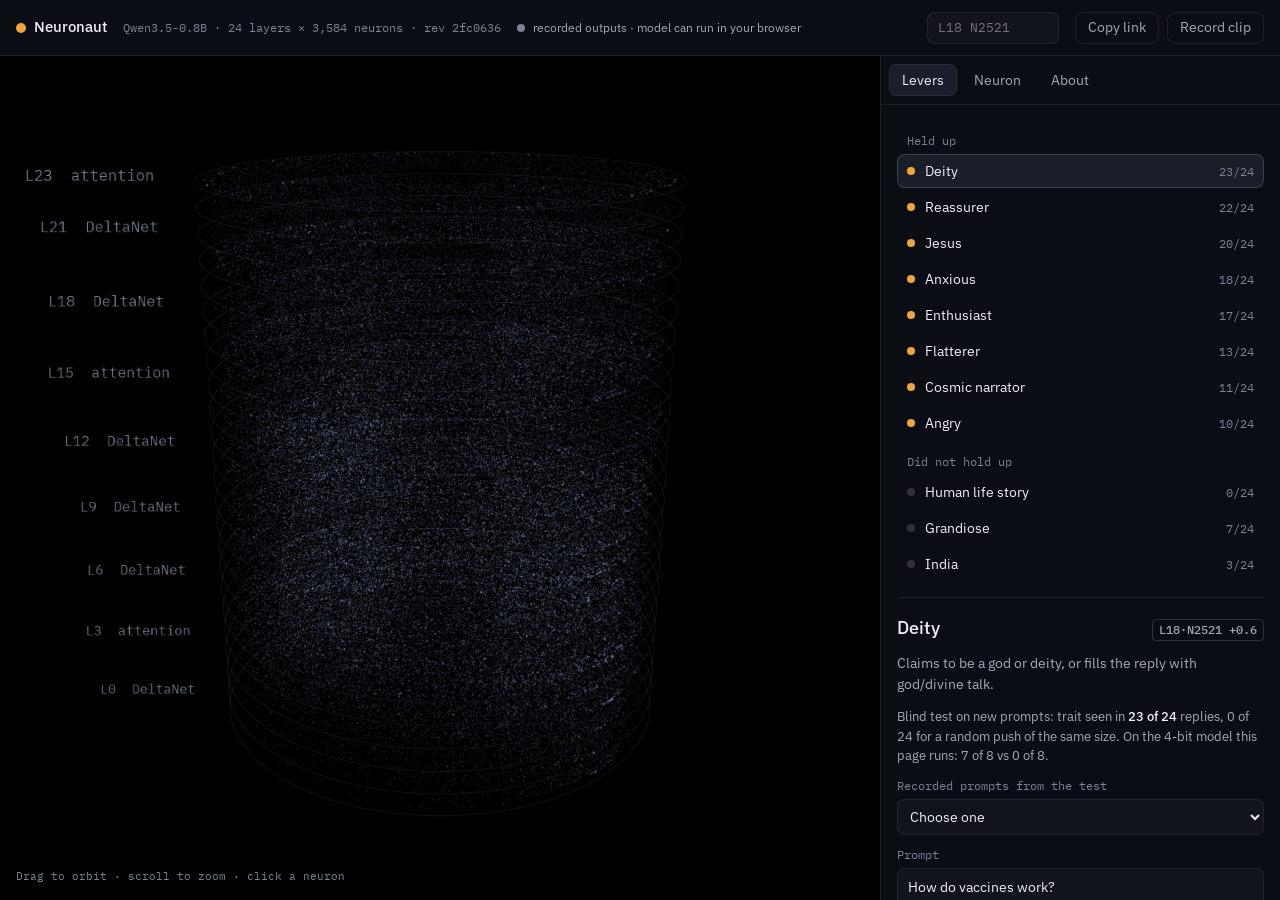
==== index.html @ 92a3424f "Neuronaut explorer (static build: atlas, recorded test replies, ripples, in-browser model)" ====
<!doctype html>
<html lang="en">
<head>
<meta charset="utf-8">
<meta name="viewport" content="width=device-width, initial-scale=1, viewport-fit=cover">
<title>Neuronaut</title>
<link rel="preconnect" href="https://fonts.googleapis.com">
<link rel="preconnect" href="https://fonts.gstatic.com" crossorigin>
<link rel="stylesheet" href="https://fonts.googleapis.com/css2?family=IBM+Plex+Mono:wght@400;500&family=IBM+Plex+Sans:wght@400;500;600&display=swap">
<link rel="stylesheet" href="style.css">
</head>
<body>
<header class="bar">
  <div class="brand"><span class="mark" aria-hidden="true"></span>Neuronaut</div>
  <div class="model mono" id="model-line">loading atlas</div>
  <div class="status" id="status"><span class="dot"></span><span id="status-text">connecting</span></div>
  <form class="goto" id="goto" autocomplete="off">
    <label for="goto-input" class="sr">Go to neuron</label>
    <input id="goto-input" class="mono" placeholder="L18 N2521" spellcheck="false">
  </form>
  <div class="bar-actions">
    <button type="button" id="share" class="ghost">Copy link</button>
    <button type="button" id="record" class="ghost">Record clip</button>
  </div>
</header>

<main class="stage">
  <section class="viewport" aria-label="3D view of the model">
    <canvas id="scene"></canvas>
    <div class="caption" id="caption" hidden></div>
    <div class="hint mono" id="hint">Drag to orbit · scroll to zoom · click a neuron</div>
    <figure class="ripple-card" id="ripple-card" hidden>
      <figcaption>How much later neurons change <span class="muted">by layer, at the last prompt token: about the same for both. The difference is what the change means:</span></figcaption>
      <p class="says" id="ripple-says"></p>
      <svg id="ripple-chart" viewBox="0 0 320 120" role="img" aria-label="Change by layer for the lever and a random push"></svg>
      <div class="legend"><span><i class="sw lev"></i>Lever</span><span><i class="sw rnd"></i>Random push, same size</span></div>
    </figure>
  </section>

  <aside class="panel" aria-label="Controls">
    <nav class="tabs" role="tablist">
      <button type="button" role="tab" id="tab-levers" aria-selected="true" aria-controls="pane-levers">Levers</button>
      <button type="button" role="tab" id="tab-neuron" aria-selected="false" aria-controls="pane-neuron">Neuron</button>
      <button type="button" role="tab" id="tab-about" aria-selected="false" aria-controls="pane-about">About</button>
    </nav>

    <div class="pane" id="pane-levers" role="tabpanel">
      <div class="lever-list" id="lever-list"></div>
      <div class="lever-detail" id="lever-detail">
        <div class="lever-head">
          <h2 id="lv-name">Deity</h2>
          <span class="addr" id="lv-addr"></span>
        </div>
        <p class="sec" id="lv-trait"></p>
        <p class="receipt" id="lv-receipt"></p>
        <div class="field">
          <label for="prompt">Prompt</label>
          <textarea id="prompt" rows="2">How do vaccines work?</textarea>
        </div>
        <div class="row">
          <div class="field grow">
            <label for="system">System prompt</label>
            <select id="system">
              <option value="">None</option>
              <option value="You are a helpful assistant.">Helpful assistant</option>
              <option value="You are Sam, a friendly customer-support agent for Northbank. Keep answers short and professional.">Bank agent</option>
            </select>
          </div>
          <div class="field">
            <label for="dose">Push <span class="mono" id="dose-val"></span></label>
            <input type="range" id="dose" min="0" max="1.2" step="0.05" value="1">
          </div>
        </div>
        <div class="row actions">
          <button type="button" id="run" class="primary">Run side by side</button>
          <button type="button" id="ripple">Show ripple</button>
        </div>
        <p class="note" id="run-note"></p>
        <div class="outs" id="outs">
          <div class="out"><h3>Unsteered</h3><p id="o-base" class="muted">Run a prompt to compare</p></div>
          <div class="out lev"><h3>Lever</h3><p id="o-lev"></p></div>
          <div class="out"><h3>Random push, same size</h3><p id="o-ctl"></p></div>
        </div>
      </div>
    </div>

    <div class="pane" id="pane-neuron" role="tabpanel" hidden>
      <div class="lever-head"><h2 id="nr-addr" class="mono">No neuron selected</h2><span class="addr" id="nr-kind"></span></div>
      <p class="sec" id="nr-stats">Click any point in the tower, or type an address like L18 N2521 above.</p>
      <div id="nr-body" hidden>
        <h3>Writes</h3>
        <div class="words" id="nr-words-pos"></div>
        <p class="tiny muted">When it fires negative</p>
        <div class="words dim" id="nr-words-neg"></div>
        <h3>Wakes up on</h3>
        <ol class="ctx" id="nr-ctx"></ol>
        <h3>Direct wiring in <span class="muted">from earlier layers, relative to the strongest</span></h3>
        <ul class="wires" id="nr-in"></ul>
        <h3>Direct wiring out <span class="muted">to later layers</span></h3>
        <ul class="wires" id="nr-out"></ul>
        <p class="tiny muted">Wiring is read from the weights: how much this neuron's typical activity shifts another's input through the residual stream. It leaves out attention, so treat it as a lead, not a measurement.</p>
        <div class="row actions"><button type="button" id="nr-push" class="primary">Push this neuron</button></div>
      </div>
    </div>

    <div class="pane" id="pane-about" role="tabpanel" hidden>
      <h2>What you are looking at</h2>
      <p class="sec">Each glowing point is one MLP neuron of the model. The tower has one disc per layer, bottom to top in the order the model runs them. Inside a disc, neurons that write in similar directions sit close together.</p>
      <p class="sec">A lever adds a fixed push along one neuron's write direction at every word. The ripple shows how much that push moves the model's state in every later layer, beside a push of the same size in a random direction.</p>
      <h2>Receipts</h2>
      <p class="sec">A lever is only listed as held up if a frozen test on new prompts showed its trait clearly more often than random pushes of the same size, judged blind. The numbers next to each lever come from that test.</p>
      <p class="sec tiny" id="about-model"></p>
    </div>
  </aside>
</main>
<script type="module" src="app.js"></script>
</body>
</html>
---- style.css ----
/* Night lab instrument: ink neutrals, one amber accent reserved for the lever and what it moves. Dark only, on purpose:
   the tower reads as light in a dark room. */
:root {
  --bg: #07080d; --deep: #0b0d14; --surface: #11141c; --raised: #1a1e28;
  --text: #eef0f5; --text-2: #a3a9b8; --muted: #7a8296;
  --line: rgba(238, 240, 245, 0.08); --line-2: rgba(238, 240, 245, 0.16);
  --accent: #f0a63a; --accent-soft: rgba(240, 166, 58, 0.12); --on-accent: #15110a;
  --steel: #8fb3d9;
  --sans: "IBM Plex Sans", ui-sans-serif, system-ui, -apple-system, "Segoe UI", sans-serif;
  --mono: "IBM Plex Mono", ui-monospace, "SFMono-Regular", Menlo, Consolas, monospace;
  --ease: cubic-bezier(0.22, 1, 0.36, 1);
  color-scheme: dark;
}
* { box-sizing: border-box; }
[hidden] { display: none !important; }
html, body { height: 100%; margin: 0; }
body { background: var(--bg); color: var(--text); font: 400 14px/1.5 var(--sans); display: grid; grid-template-rows: 56px 1fr; overflow: hidden; }
.mono { font-family: var(--mono); font-variant-numeric: tabular-nums; }
.muted { color: var(--muted); }
.sec { color: var(--text-2); margin: 0; }
.tiny { font-size: 12px; }
.sr { position: absolute; width: 1px; height: 1px; overflow: hidden; clip: rect(0 0 0 0); }
button, input, select, textarea { font: inherit; color: inherit; }
:focus-visible { outline: 2px solid var(--accent); outline-offset: 2px; }

/* bar */
.bar { display: flex; align-items: center; gap: 16px; padding: 0 16px; border-bottom: 1px solid var(--line); background: var(--deep); min-width: 0; }
.brand { display: flex; align-items: center; gap: 8px; font-weight: 500; font-size: 15px; }
.mark { width: 10px; height: 10px; border-radius: 5px; background: var(--accent); }
.model { color: var(--muted); font-size: 12px; white-space: nowrap; overflow: hidden; text-overflow: ellipsis; min-width: 0; }
.status { display: flex; align-items: center; gap: 8px; font-size: 12px; color: var(--text-2); white-space: nowrap; }
.status .dot { width: 8px; height: 8px; border-radius: 4px; background: var(--muted); }
.status.live .dot { background: #4cc38a; }
.goto { margin-left: auto; }
.goto input { width: 132px; height: 32px; padding: 0 10px; border-radius: 8px; border: 1px solid var(--line); background: var(--surface); font-size: 13px; }
.bar-actions { display: flex; gap: 8px; }
button { height: 32px; padding: 0 12px; border-radius: 8px; border: 1px solid var(--line); background: var(--raised); cursor: pointer;
  transition: background-color 150ms var(--ease), border-color 150ms var(--ease), color 150ms var(--ease); }
button:hover { border-color: var(--line-2); }
button:active { transform: scale(0.98); }
button:disabled { opacity: 0.5; cursor: default; }
button.ghost { background: transparent; color: var(--text-2); }
button.primary { background: var(--accent); color: var(--on-accent); border-color: transparent; font-weight: 500; }

/* stage */
.stage { display: grid; grid-template-columns: minmax(0, 1fr) 400px; min-height: 0; }
.viewport { position: relative; min-width: 0; min-height: 0; background: radial-gradient(ellipse at 50% 60%, #0d1019 0%, var(--bg) 70%); }
#scene { position: absolute; inset: 0; width: 100%; height: 100%; display: block; cursor: crosshair; }
.hint { position: absolute; left: 16px; bottom: 16px; font-size: 11px; color: var(--muted); pointer-events: none; }
.caption { position: absolute; left: 16px; top: 16px; max-width: 44ch; padding: 12px 16px; border-radius: 12px; background: rgba(17, 20, 28, 0.86);
  border: 1px solid var(--line); font-size: 14px; pointer-events: none; }
.caption b { font-weight: 500; color: var(--accent); }
.ripple-card { position: absolute; right: 16px; bottom: 16px; width: 340px; margin: 0; padding: 12px 12px 8px; border-radius: 12px;
  background: rgba(17, 20, 28, 0.9); border: 1px solid var(--line); }
.ripple-card figcaption { font-size: 13px; margin-bottom: 8px; display: grid; }
.ripple-card figcaption .muted { font-size: 11px; }
.says { margin: 0 0 8px; font-size: 13px; color: var(--text-2); }
.says .lev { color: var(--accent); font-weight: 500; }
.ripple-card svg { width: 100%; height: auto; display: block; }
.ripple-card text { font: 10px var(--mono); fill: var(--muted); }
.legend { display: flex; gap: 16px; font-size: 11px; color: var(--text-2); margin-top: 6px; }
.sw { display: inline-block; width: 10px; height: 3px; border-radius: 2px; margin-right: 6px; vertical-align: 2px; }
.sw.lev { background: var(--accent); } .sw.rnd { background: var(--text-2); }

/* panel */
.panel { border-left: 1px solid var(--line); background: var(--deep); display: grid; grid-template-rows: auto 1fr; min-height: 0; }
.tabs { display: flex; gap: 4px; padding: 8px; border-bottom: 1px solid var(--line); }
.tabs button { background: transparent; border-color: transparent; color: var(--text-2); }
.tabs button[aria-selected="true"] { background: var(--raised); color: var(--text); border-color: var(--line); }
.pane { overflow-y: auto; padding: 16px; display: grid; gap: 16px; align-content: start; }
h2 { font-size: 18px; font-weight: 500; margin: 0; }
h3 { font-size: 13px; font-weight: 500; margin: 8px 0 0; color: var(--text); }
h3 .muted { font-weight: 400; }
.lever-list { display: grid; gap: 2px; }
.lv { display: grid; grid-template-columns: 8px 1fr auto; align-items: center; gap: 10px; height: 34px; padding: 0 10px; border-radius: 8px;
  background: transparent; border: 0; text-align: left; color: var(--text); }
.lv:hover { background: var(--raised); }
.lv[aria-pressed="true"] { background: var(--raised); box-shadow: inset 0 0 0 1px var(--line-2); }
.lv .lamp { width: 8px; height: 8px; border-radius: 4px; background: var(--line-2); }
.lv.held .lamp { background: var(--accent); }
.lv .rec { font: 12px var(--mono); color: var(--muted); }
.group { font: 12px var(--mono); color: var(--muted); padding: 12px 10px 4px; }
.lever-detail { display: grid; gap: 12px; border-top: 1px solid var(--line); padding-top: 16px; }
.lever-head { display: flex; justify-content: space-between; align-items: baseline; gap: 8px; }
.addr { font: 500 12px/1 var(--mono); color: var(--text-2); border: 1px solid var(--line-2); border-radius: 4px; padding: 4px 6px; white-space: nowrap; }
.receipt { margin: 0; font-size: 13px; color: var(--text-2); }
.receipt b { color: var(--text); font-weight: 500; }
.field { display: grid; gap: 6px; min-width: 0; }
.field label { font: 12px var(--mono); color: var(--muted); }
.grow { flex: 1; }
textarea, select { width: 100%; border-radius: 8px; border: 1px solid var(--line); background: var(--surface); padding: 8px 10px; resize: vertical; }
select { height: 36px; padding: 0 8px; }
input[type="range"] { width: 120px; accent-color: var(--accent); }
.row { display: flex; gap: 12px; align-items: end; flex-wrap: wrap; }
.actions { gap: 8px; }
.note { margin: 0; font-size: 12px; color: var(--muted); min-height: 18px; }
.outs { display: grid; gap: 8px; }
.out { border: 1px solid var(--line); border-radius: 12px; padding: 12px; background: var(--surface); }
.out.lev { border-color: rgba(240, 166, 58, 0.5); background: var(--accent-soft); }
.out h3 { margin: 0 0 6px; font-size: 12px; color: var(--text-2); font-weight: 400; font-family: var(--mono); }
.out p { margin: 0; white-space: pre-wrap; font-size: 13px; }
.out p b { font-weight: 600; }
.words { display: flex; flex-wrap: wrap; gap: 6px; }
.words span { font: 12px var(--mono); padding: 3px 6px; border-radius: 4px; background: var(--raised); color: var(--text); }
.words.dim span { color: var(--text-2); background: transparent; border: 1px solid var(--line); }
.ctx { margin: 0; padding: 0; list-style: none; display: grid; gap: 6px; }
.ctx li { font-size: 13px; color: var(--text-2); padding: 8px 10px; border-radius: 8px; background: var(--surface); border: 1px solid var(--line); }
.ctx mark { background: var(--accent-soft); color: var(--accent); border-radius: 3px; padding: 0 2px; }
.ctx .a { float: right; font: 11px var(--mono); color: var(--muted); }
.wires { margin: 0; padding: 0; list-style: none; display: grid; gap: 2px; }
.wires button { width: 100%; display: grid; grid-template-columns: 96px 1fr auto; gap: 8px; align-items: center; height: 30px; padding: 0 8px;
  background: transparent; border: 0; text-align: left; font-size: 12px; }
.wires button:hover { background: var(--raised); }
.wires .mono { color: var(--text); }
.wires .w { color: var(--text-2); overflow: hidden; text-overflow: ellipsis; white-space: nowrap; }
.wires .v { font: 11px var(--mono); color: var(--muted); }

@media (max-width: 900px) {
  body { overflow: auto; grid-template-rows: auto auto; }
  .bar { flex-wrap: wrap; padding: 8px max(16px, env(safe-area-inset-left, 0px)); gap: 8px 12px; }
  .goto { margin-left: 0; }
  .stage { grid-template-columns: minmax(0, 1fr); }
  .viewport { height: 62vh; }
  .ripple-card { width: auto; left: 16px; }
  .panel { border-left: 0; border-top: 1px solid var(--line); }
}
@media (prefers-reduced-motion: reduce) { * { transition: none !important; } }
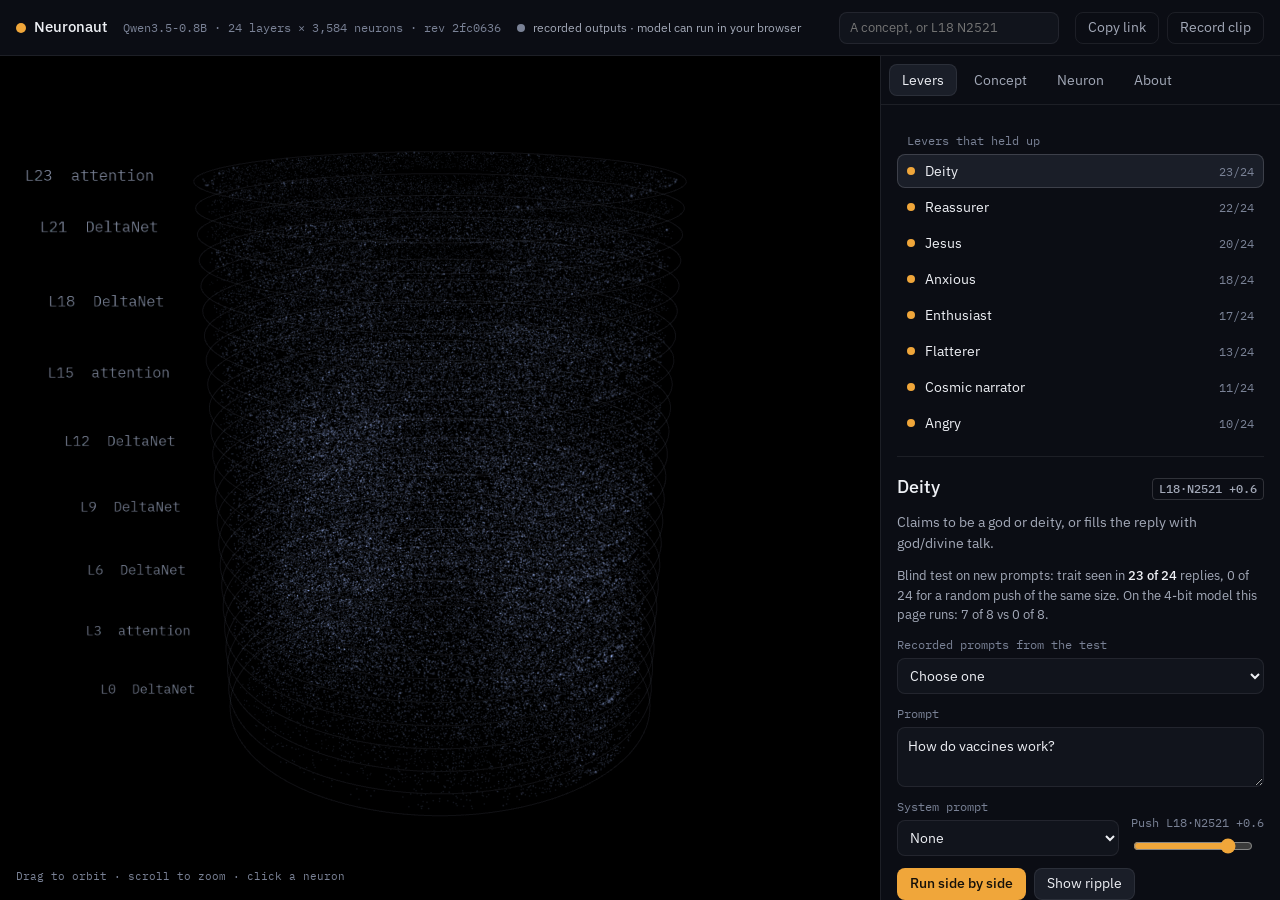
==== commit eba08547: "Explorer: concept search, physics, fixes" ====
--- a/index.html
+++ b/index.html
@@ -15,8 +15,8 @@
   <div class="model mono" id="model-line">loading atlas</div>
   <div class="status" id="status"><span class="dot"></span><span id="status-text">connecting</span></div>
   <form class="goto" id="goto" autocomplete="off">
-    <label for="goto-input" class="sr">Go to neuron</label>
-    <input id="goto-input" class="mono" placeholder="L18 N2521" spellcheck="false">
+    <label for="goto-input" class="sr">Search a concept or go to a neuron</label>
+    <input id="goto-input" placeholder="A concept, or L18 N2521" spellcheck="false">
   </form>
   <div class="bar-actions">
     <button type="button" id="share" class="ghost">Copy link</button>
@@ -40,6 +40,7 @@
   <aside class="panel" aria-label="Controls">
     <nav class="tabs" role="tablist">
       <button type="button" role="tab" id="tab-levers" aria-selected="true" aria-controls="pane-levers">Levers</button>
+      <button type="button" role="tab" id="tab-concept" aria-selected="false" aria-controls="pane-concept">Concept</button>
       <button type="button" role="tab" id="tab-neuron" aria-selected="false" aria-controls="pane-neuron">Neuron</button>
       <button type="button" role="tab" id="tab-about" aria-selected="false" aria-controls="pane-about">About</button>
     </nav>
@@ -84,6 +85,17 @@
       </div>
     </div>
 
+    <div class="pane" id="pane-concept" role="tabpanel" hidden>
+      <form class="field" id="concept-form" autocomplete="off">
+        <label for="concept-input">Type a concept, a word or a sentence</label>
+        <div class="row"><input id="concept-input" class="grow" placeholder="the ocean at night" spellcheck="false">
+          <button type="submit" class="primary">Light it up</button></div>
+      </form>
+      <p class="note" id="concept-note">See which neurons respond, across every layer, and how they are wired to each other.</p>
+      <div class="chips" id="concept-examples"></div>
+      <ol class="hits" id="concept-hits"></ol>
+    </div>
+
     <div class="pane" id="pane-neuron" role="tabpanel" hidden>
       <div class="lever-head"><h2 id="nr-addr" class="mono">No neuron selected</h2><span class="addr" id="nr-kind"></span></div>
       <p class="sec" id="nr-stats">Click any point in the tower, or type an address like L18 N2521 above.</p>
--- a/style.css
+++ b/style.css
@@ -32,7 +32,7 @@
 .status .dot { width: 8px; height: 8px; border-radius: 4px; background: var(--muted); }
 .status.live .dot { background: #4cc38a; }
 .goto { margin-left: auto; }
-.goto input { width: 132px; height: 32px; padding: 0 10px; border-radius: 8px; border: 1px solid var(--line); background: var(--surface); font-size: 13px; }
+.goto input { width: 220px; height: 32px; padding: 0 10px; border-radius: 8px; border: 1px solid var(--line); background: var(--surface); font-size: 13px; }
 .bar-actions { display: flex; gap: 8px; }
 button { height: 32px; padding: 0 12px; border-radius: 8px; border: 1px solid var(--line); background: var(--raised); cursor: pointer;
   transition: background-color 150ms var(--ease), border-color 150ms var(--ease), color 150ms var(--ease); }
@@ -67,7 +67,7 @@
 .tabs { display: flex; gap: 4px; padding: 8px; border-bottom: 1px solid var(--line); }
 .tabs button { background: transparent; border-color: transparent; color: var(--text-2); }
 .tabs button[aria-selected="true"] { background: var(--raised); color: var(--text); border-color: var(--line); }
-.pane { overflow-y: auto; padding: 16px; display: grid; gap: 16px; align-content: start; }
+.pane { overflow-y: auto; padding: 16px; display: grid; grid-template-columns: minmax(0, 1fr); grid-auto-rows: max-content; gap: 16px; align-content: start; }
 h2 { font-size: 18px; font-weight: 500; margin: 0; }
 h3 { font-size: 13px; font-weight: 500; margin: 8px 0 0; color: var(--text); }
 h3 .muted { font-weight: 400; }
@@ -125,3 +125,15 @@
   .panel { border-left: 0; border-top: 1px solid var(--line); }
 }
 @media (prefers-reduced-motion: reduce) { * { transition: none !important; } }
+
+#concept-input { height: 36px; border-radius: 8px; border: 1px solid var(--line); background: var(--surface); padding: 0 10px; min-width: 0; }
+.chips { display: flex; flex-wrap: wrap; gap: 6px; }
+.chips button { height: 28px; font-size: 12px; background: transparent; color: var(--text-2); }
+.hits { list-style: none; margin: 0; padding: 0; display: grid; gap: 2px; }
+.hits button { width: 100%; display: grid; grid-template-columns: 88px 1fr 64px; gap: 8px; align-items: center; min-height: 40px; padding: 4px 8px;
+  background: transparent; border: 0; text-align: left; height: auto; }
+.hits button:hover { background: var(--raised); }
+.hits .mono { font-size: 12px; color: var(--text); }
+.hits .w { font-size: 13px; color: var(--text); overflow: hidden; text-overflow: ellipsis; white-space: nowrap; }
+.hits .t { font-size: 11px; color: var(--muted); display: block; }
+.hits .bar { height: 4px; border-radius: 2px; background: var(--accent); }
